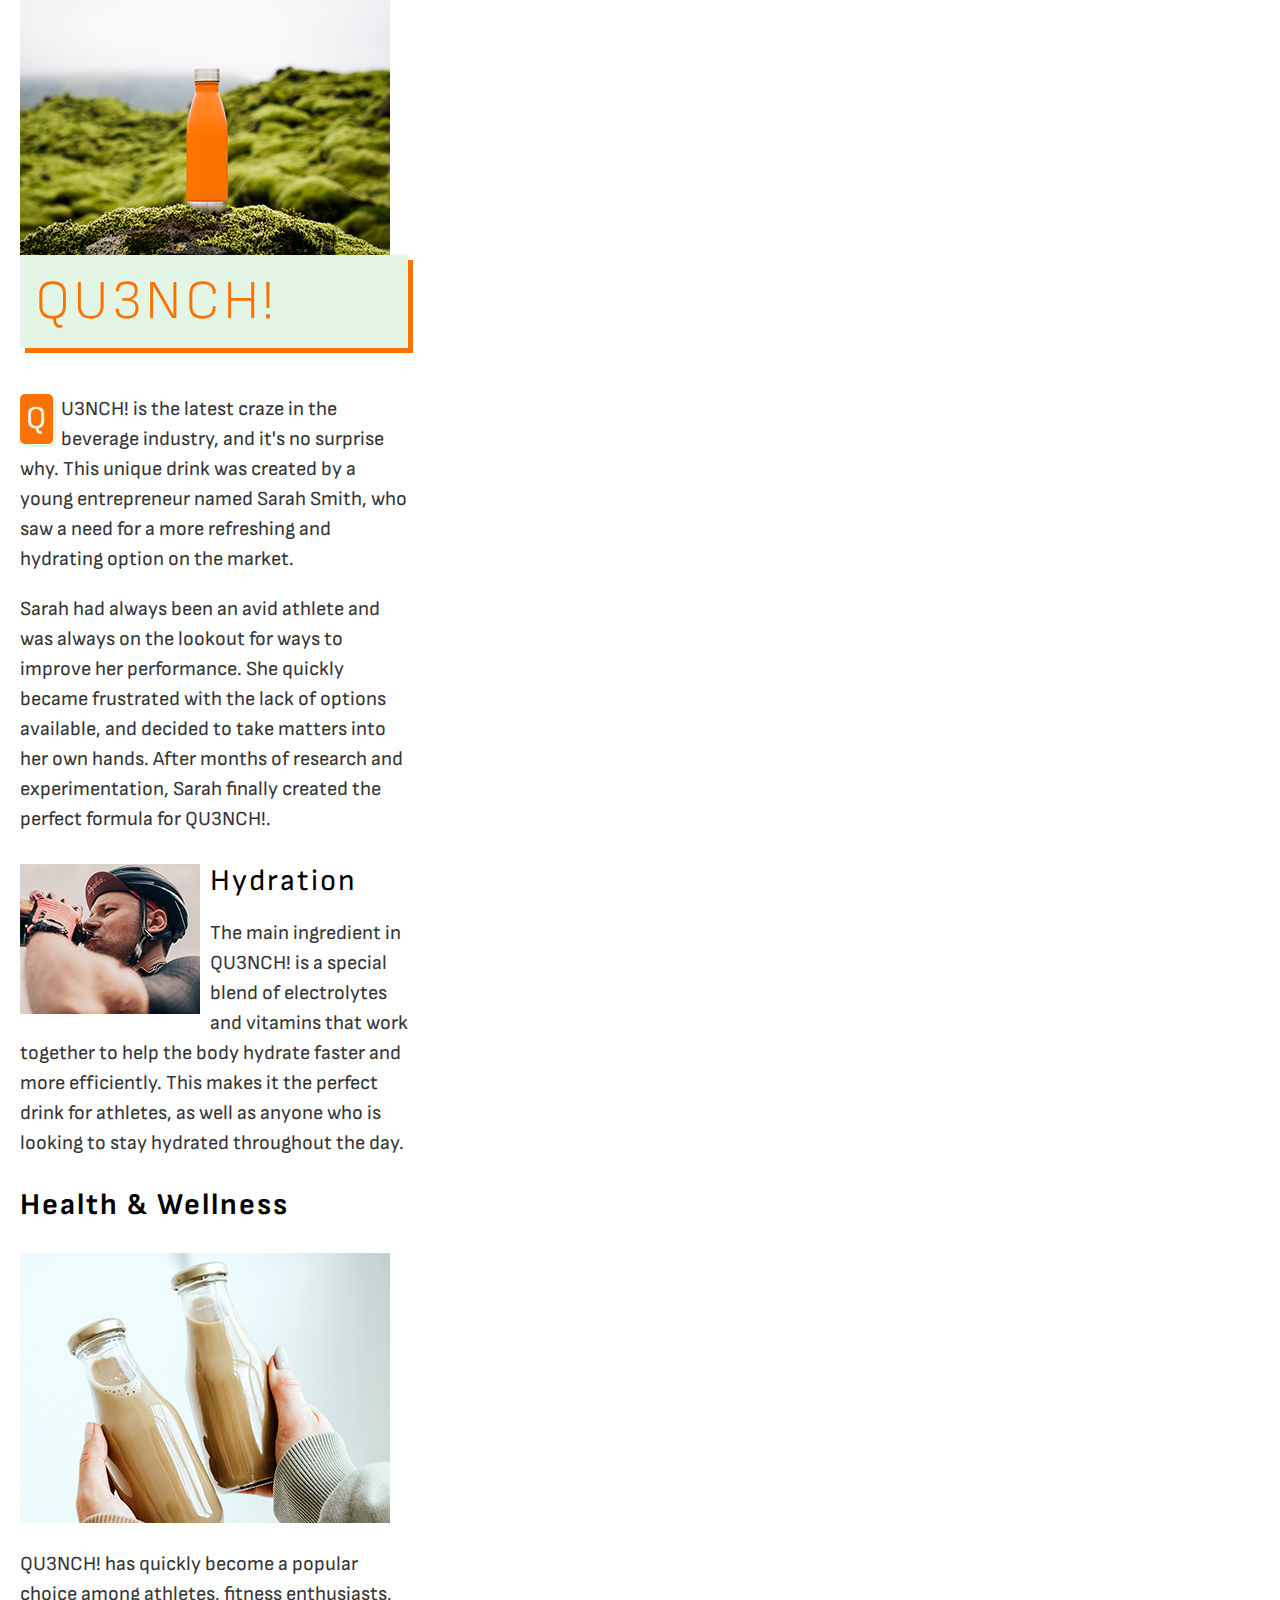
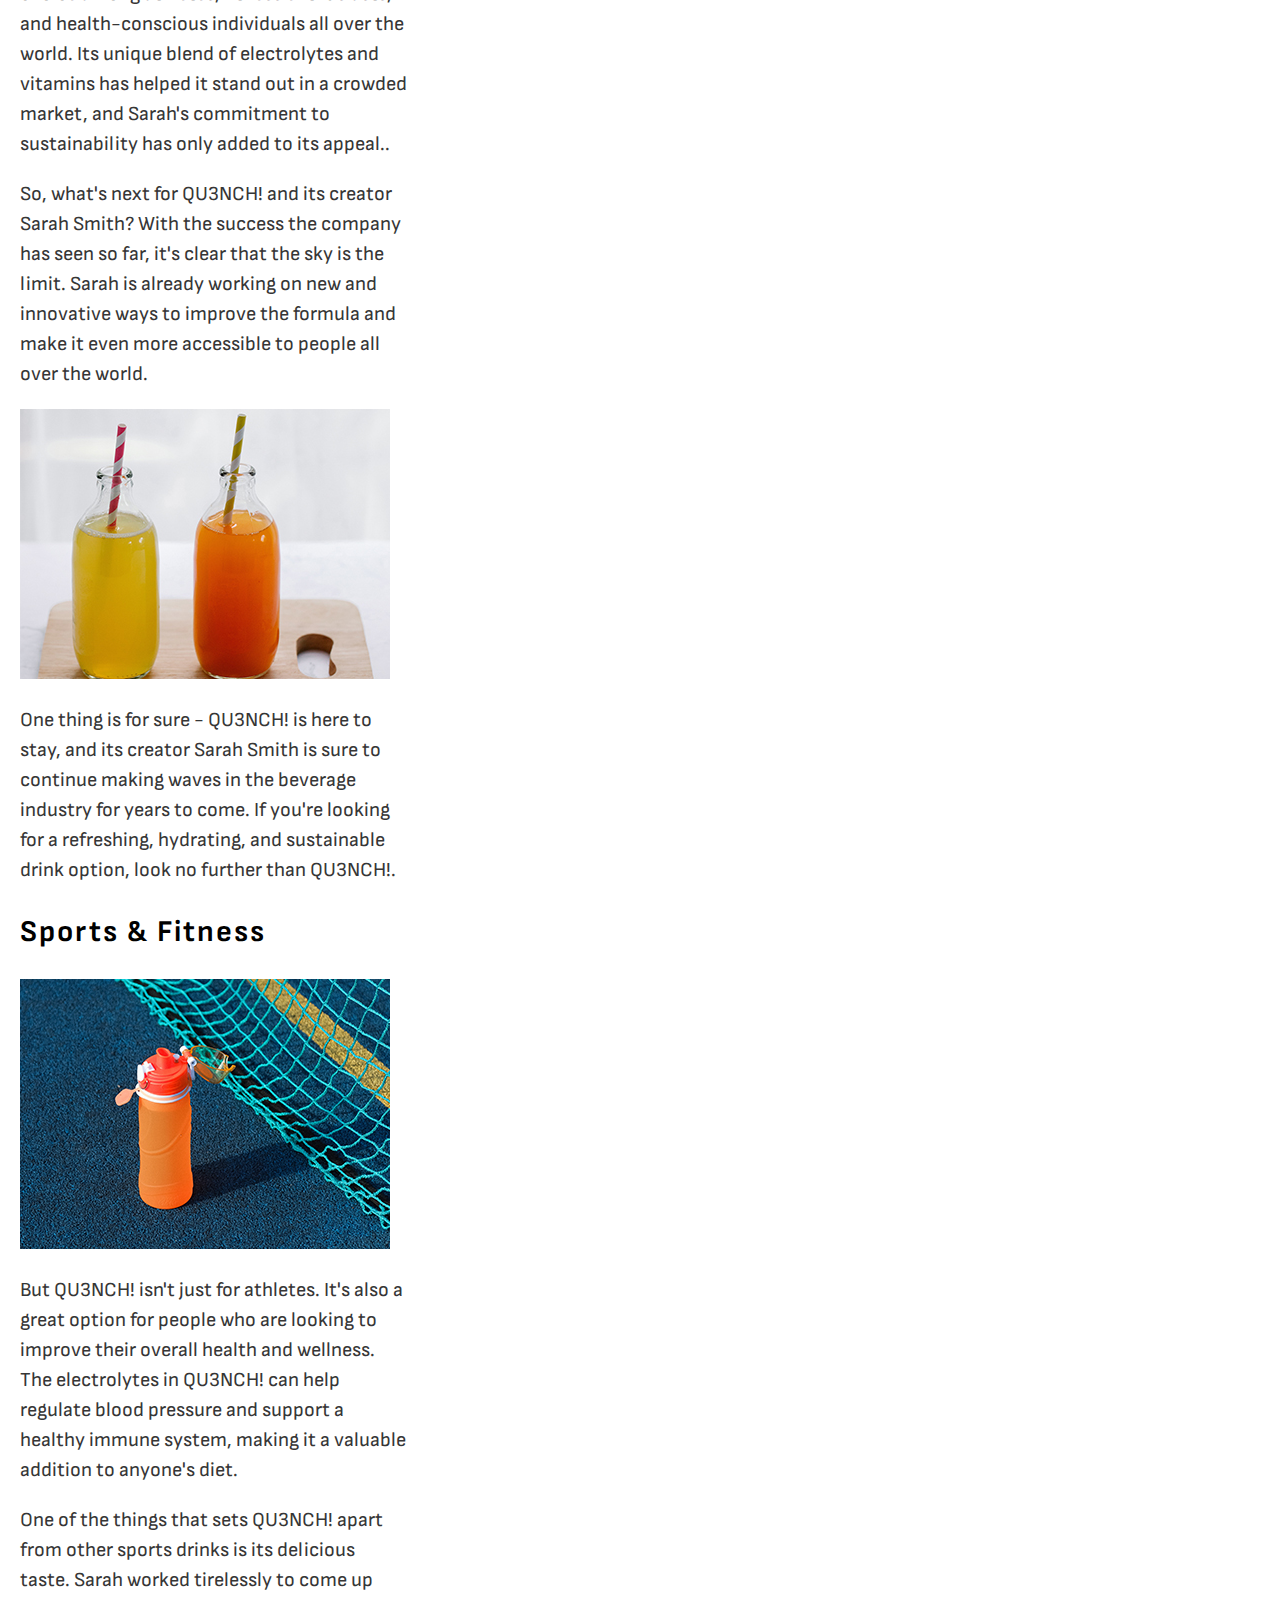
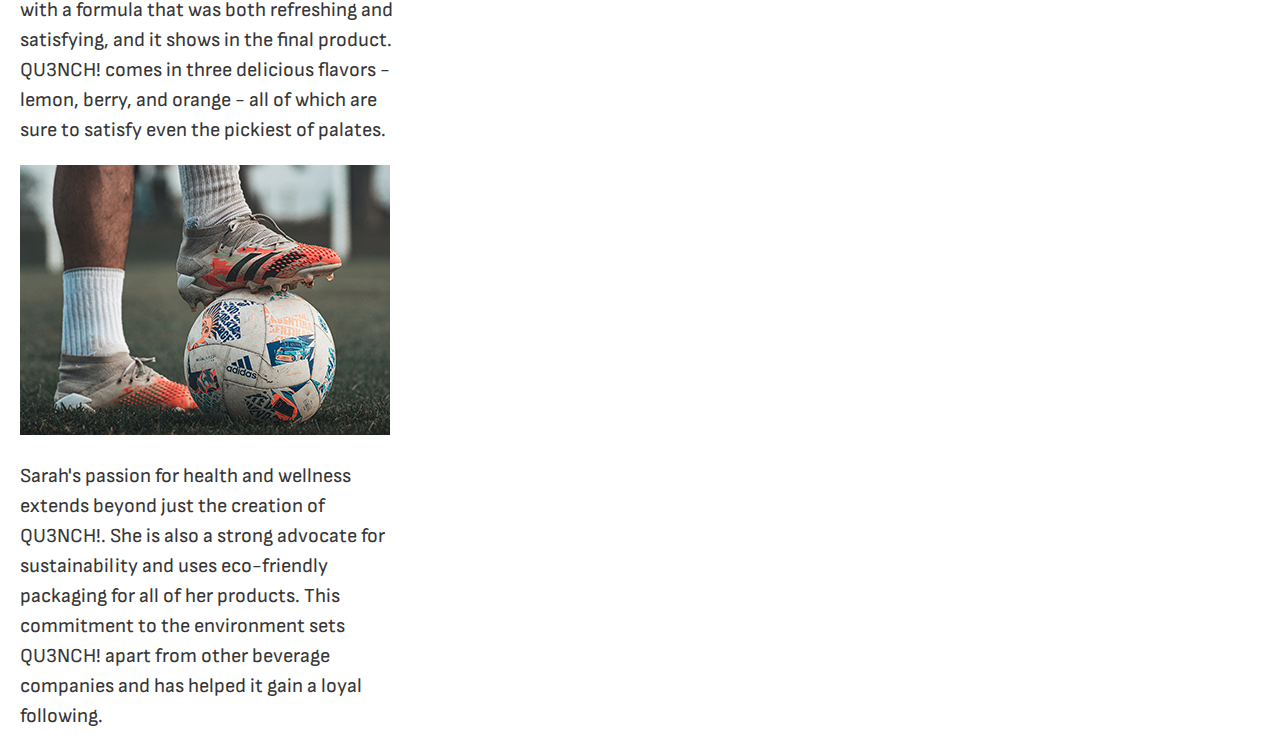
==== index.html @ 0f4e5cbb "files" ====
<!DOCTYPE html>
<html lang="en">
<head>
    <meta charset="UTF-8">
    <title>CSS Typography</title>
    <link href="css/main.css" rel="stylesheet">
    <link rel="preconnect" href="https://fonts.googleapis.com">
    <link rel="preconnect" href="https://fonts.gstatic.com" crossorigin>
    <link href="https://fonts.googleapis.com/css2?family=Sofia+Sans:ital,wght@1,300&display=swap" rel="stylesheet">
    <link href="css/normalize.css" rel="stylesheet">
    <!-- <link href="css/reset.css" rel="stylesheet"> -->
    <link href="css/main.css" rel="stylesheet">
</head>

<body>
    <h1 class="hidden"> CSS Typography </h1>
 <div id="#container">
 <main id="main-content">
        <img src="img/main_hero_QU3NCH!.jpg" alt="QU3NCH!">
    <article>
    <h2>QU3NCH!</h2>
    <p>QU3NCH! is the latest craze in the beverage industry, and it's no surprise why.
         This unique drink was created by a young entrepreneur named Sarah Smith, who saw a need for a more refreshing and hydrating option on the market.</p>

                <p>Sarah had always been an avid athlete and was always on the lookout for ways to improve her performance.
                     She quickly became frustrated with the lack of options available, and decided to take matters into her own hands. After months of research and experimentation, Sarah finally created the perfect formula for QU3NCH!.</p>


                <section class="hydrate-img">
                    <img src="img/hydration.jpg" alt="couple sitting in hot tub">
                    <div>
                        <h3>Hydration</h3>
                        <p>The main ingredient in QU3NCH! is a special blend of electrolytes and vitamins that work together to help the body hydrate faster and more efficiently.
                         This makes it the perfect drink for athletes, as well as anyone who is looking to stay hydrated throughout the day.</p>
                    </div>
                </section>

                <section class="health-img">
                    <div>
                        <h3>Health & Wellness</h3>
                        <img src="img/healthy.jpg" alt="Healthy Drink">
                        <p>QU3NCH! has quickly become a popular choice among athletes, fitness enthusiasts, and health-conscious individuals all over the world. 
                            Its unique blend of electrolytes and vitamins has helped it stand out in a crowded market, and Sarah's commitment to sustainability has only added to its appeal..</p>
                        <p>So, what's next for QU3NCH! and its creator Sarah Smith? With the success the company has seen so far, it's clear that the sky is the limit. 
                            Sarah is already working on new and innovative ways to improve the formula and make it even more accessible to people all over the world.</p>
        
                         <img src="img/fruits_bottles.jpg" alt="Fruit Drinks">
                         <p>One thing is for sure - QU3NCH! is here to stay, and its creator Sarah Smith is sure to continue making waves in the beverage industry for years to come. 
                            If you're looking for a refreshing, hydrating, and sustainable drink option, look no further than QU3NCH!.</p>

                    </div>
                </section>

                <section class="health-img">
                    <div>
                        <h3>Sports & Fitness</h3>
                        <img src="img/bottle_fittnes.jpg" alt="Fittnes Bottle">
                         <p>But QU3NCH! isn't just for athletes. It's also a great option for people who are looking to improve their overall health and wellness. 
                         The electrolytes in QU3NCH! can help regulate blood pressure and support a healthy immune system, making it a valuable addition to anyone's diet.</p>
                         <p>One of the things that sets QU3NCH! apart from other sports drinks is its delicious taste.
                             Sarah worked tirelessly to come up with a formula that was both refreshing and satisfying, and it shows in the final product.
                             QU3NCH! comes in three delicious flavors - lemon, berry, and orange - all of which are sure to satisfy even the pickiest of palates.</p>
                         <img src="img/sports.jpg" alt="Sports">
                         <p>Sarah's passion for health and wellness extends beyond just the creation of QU3NCH!. She is also a strong advocate for sustainability and uses eco-friendly packaging for all of her products. This commitment to the environment sets QU3NCH! apart from other beverage companies and has helped it gain a loyal following.</p>

                    </div>
                </section>
    </article>
 </main>
</div>
<script src="js/main.js"></script>
</body>
</html>
---- css/main.css ----
/* We typically use one CSS file, named main.css to control all of our pages */

/* this is a class we use to hide headings in our design */
.hidden {
    display: none;
}

#container {
    margin: 50px;
    width: 428px;
    border: solid 1px rgb(51, 51, 51) ;
    border-radius: 10px;
    background-color: #efefef;
}

#main-content {
    display: grid;
    grid-template-columns: repeat(4,85px);
    grid-column-gap: 16px;
    padding-left: 20px;
    padding-right: 20px;
}
article{
    grid-column: 1/-1;

}
body{
    font-family: 'Sofia Sans', sans-serif;
    font-size: 20px;
    font-weight: 100px;
}

.hydrate-img {
    grid-column: 1/-1;
    font-size: 20px;
}

.hydrate-img img {
    float: left;
    margin-right: 10px;
}

.hydrate-img h3 {
    font-size: 30px;
    font-weight: normal;
    margin-bottom: 20px;
}

.hydrate-img a {
    color: inherit;
}


p{
    line-height: 30px;
    color: #363636;
}
h2{
    font-family: 'Sofia Sans', sans-serif;
    font-size: 55px;
    font-weight: 300;
    letter-spacing: 3px;
    background-color: rgb(227, 245, 229);
    color: #fb7200;
    padding: 15px;
    box-shadow: 5px 5px #fb7200;
    margin-top: -15px;
}
h2 + p::first-letter {
    background-color:  #fb7200;
    color:   rgb(227, 245, 229);
    padding: 10px 6px;
    font-size: 32px;
    border-radius: 5px;
    float: left;
    margin-right: 8px;
    box-shadow: 3px 3px 0 rgb(227, 245, 229);}
h3{
    font-size: 30px;
    letter-spacing: 2px;
    
    
}
---- css/main.css ----
/* We typically use one CSS file, named main.css to control all of our pages */

/* this is a class we use to hide headings in our design */
.hidden {
    display: none;
}

#container {
    margin: 50px;
    width: 428px;
    border: solid 1px rgb(51, 51, 51) ;
    border-radius: 10px;
    background-color: #efefef;
}

#main-content {
    display: grid;
    grid-template-columns: repeat(4,85px);
    grid-column-gap: 16px;
    padding-left: 20px;
    padding-right: 20px;
}
article{
    grid-column: 1/-1;

}
body{
    font-family: 'Sofia Sans', sans-serif;
    font-size: 20px;
    font-weight: 100px;
}

.hydrate-img {
    grid-column: 1/-1;
    font-size: 20px;
}

.hydrate-img img {
    float: left;
    margin-right: 10px;
}

.hydrate-img h3 {
    font-size: 30px;
    font-weight: normal;
    margin-bottom: 20px;
}

.hydrate-img a {
    color: inherit;
}


p{
    line-height: 30px;
    color: #363636;
}
h2{
    font-family: 'Sofia Sans', sans-serif;
    font-size: 55px;
    font-weight: 300;
    letter-spacing: 3px;
    background-color: rgb(227, 245, 229);
    color: #fb7200;
    padding: 15px;
    box-shadow: 5px 5px #fb7200;
    margin-top: -15px;
}
h2 + p::first-letter {
    background-color:  #fb7200;
    color:   rgb(227, 245, 229);
    padding: 10px 6px;
    font-size: 32px;
    border-radius: 5px;
    float: left;
    margin-right: 8px;
    box-shadow: 3px 3px 0 rgb(227, 245, 229);}
h3{
    font-size: 30px;
    letter-spacing: 2px;
    
    
}
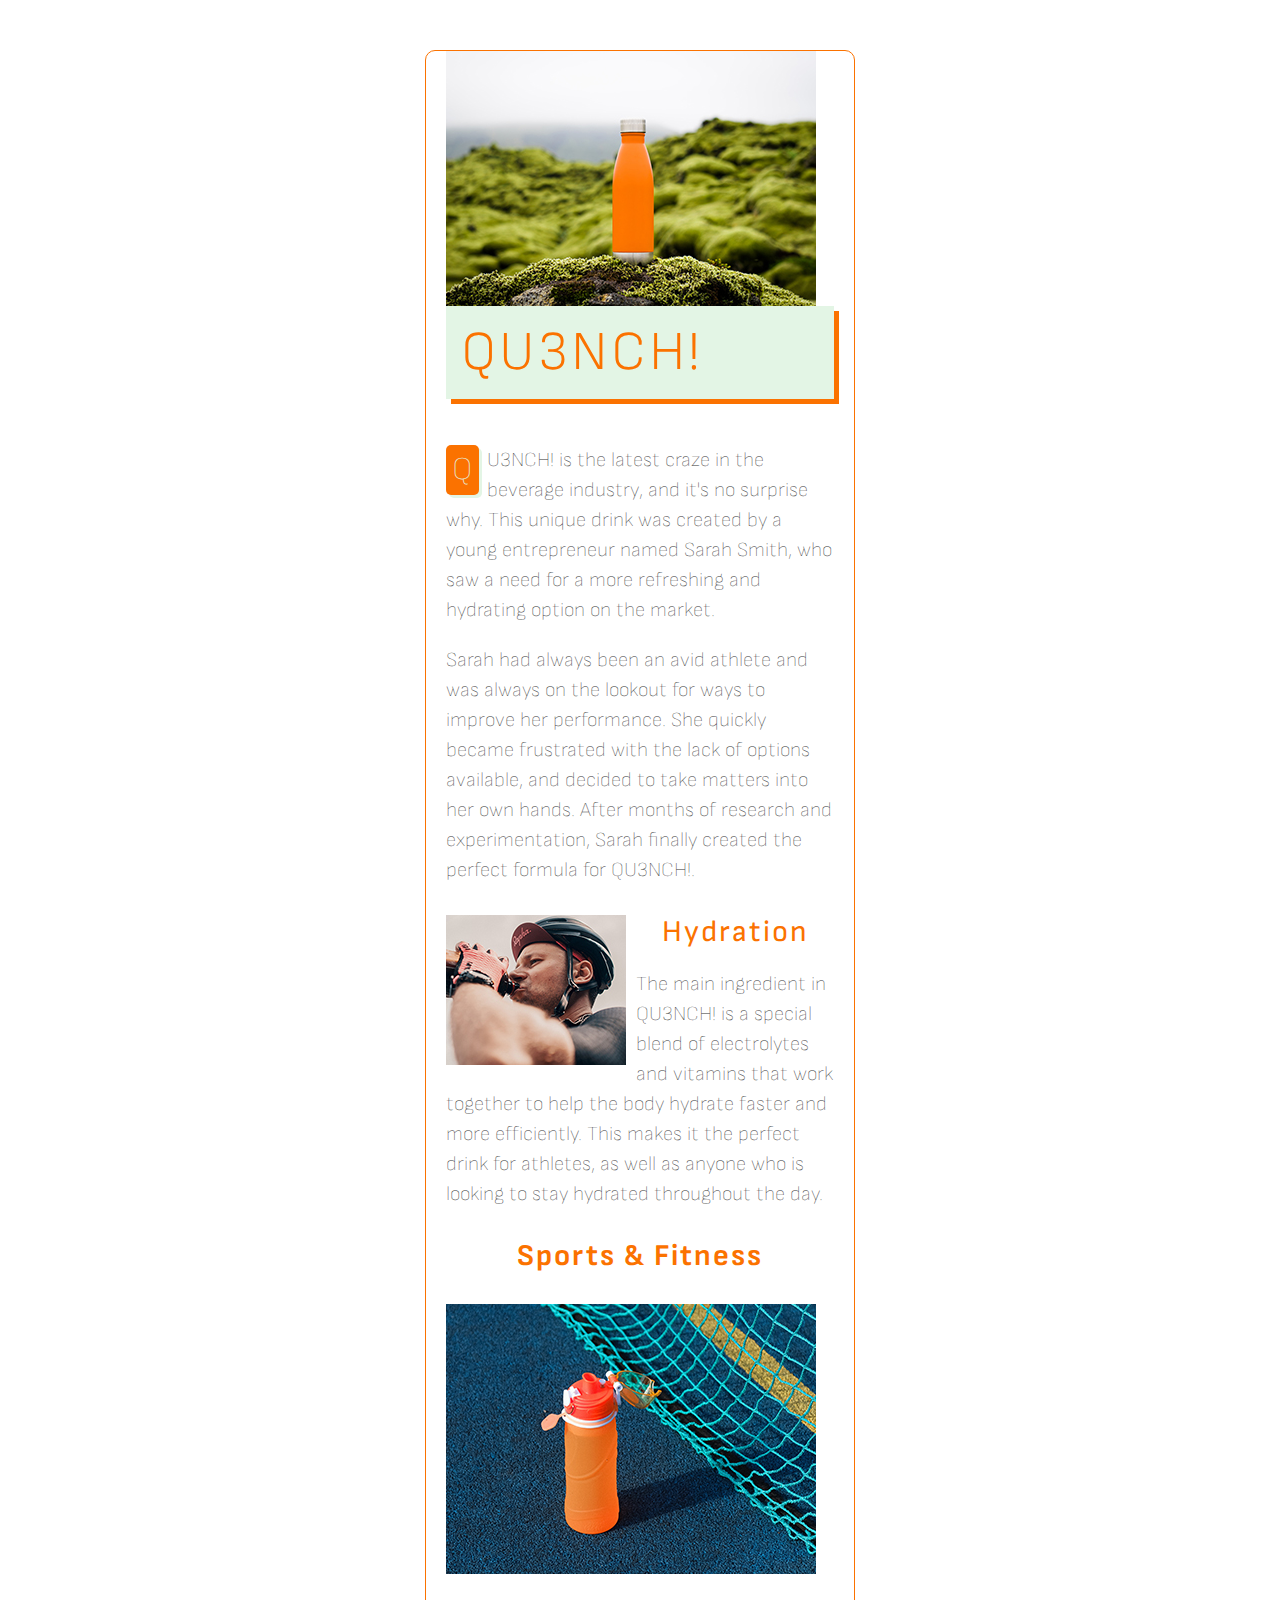
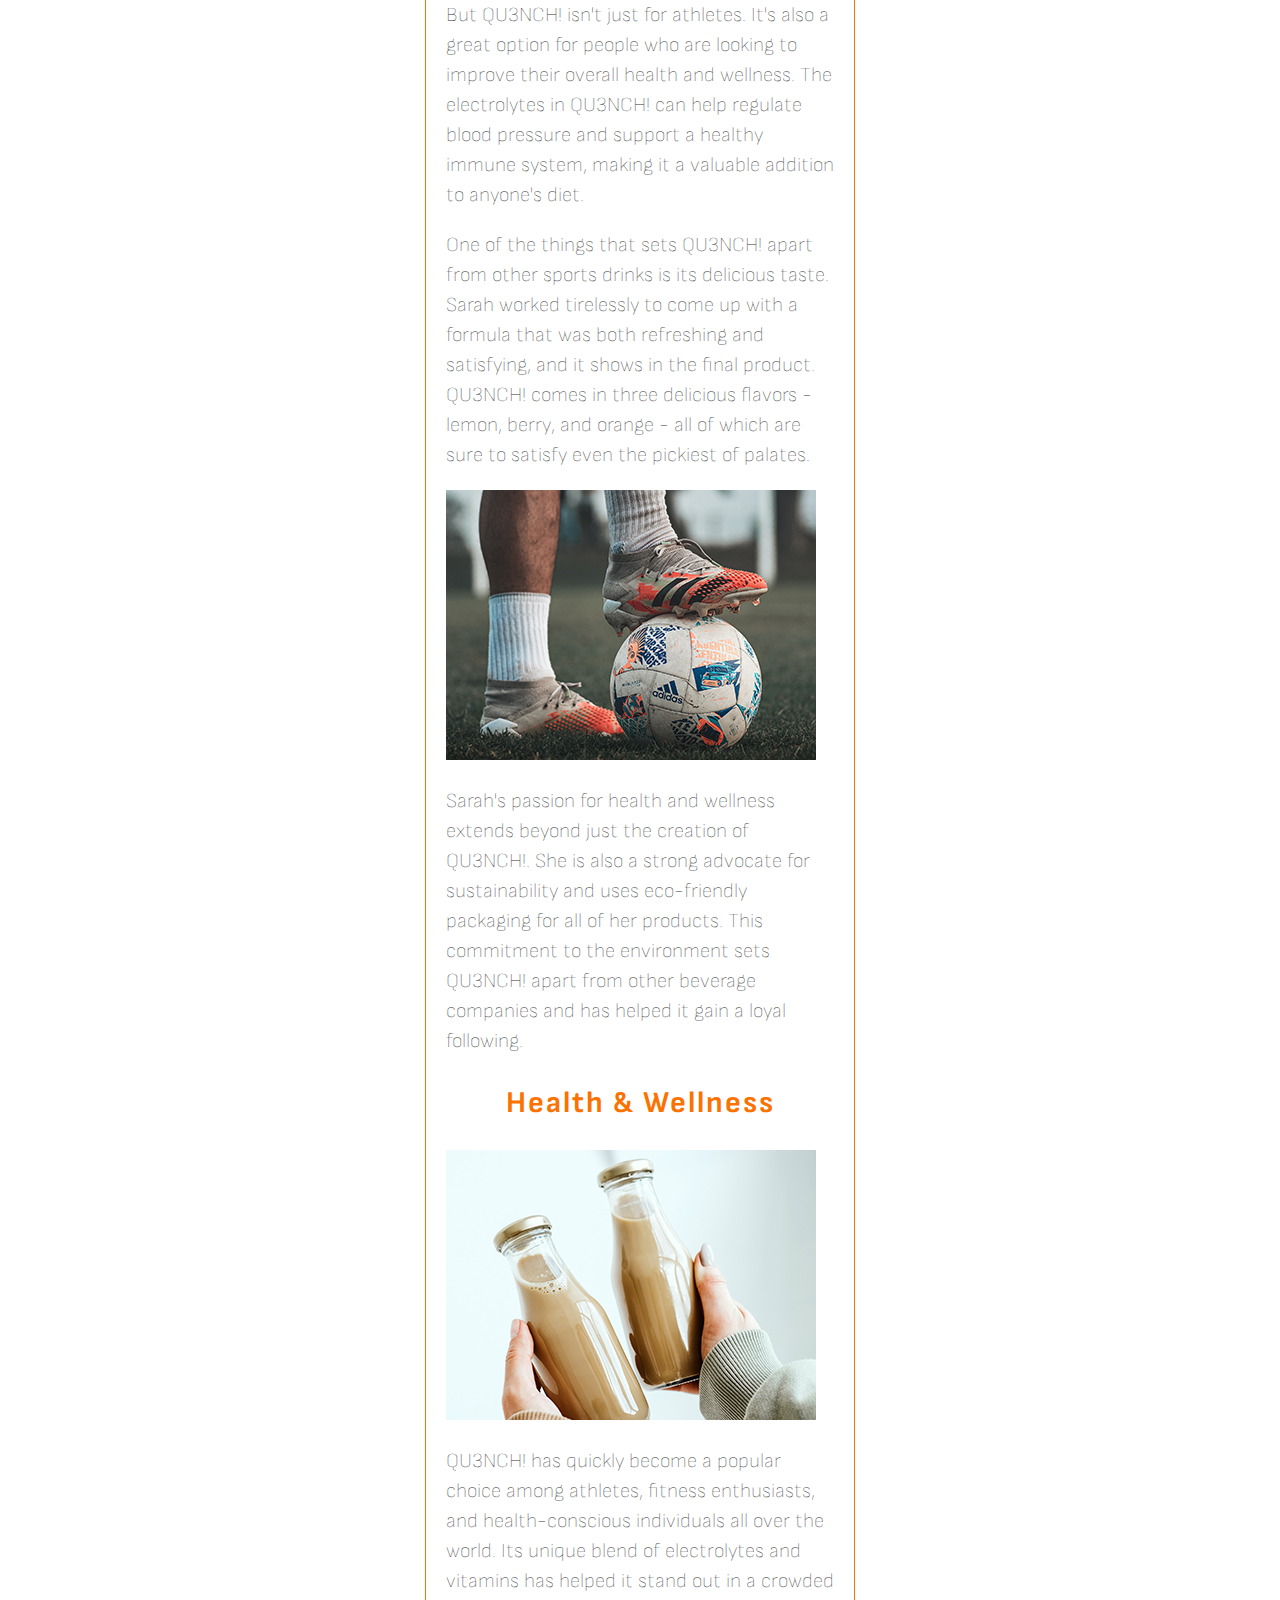
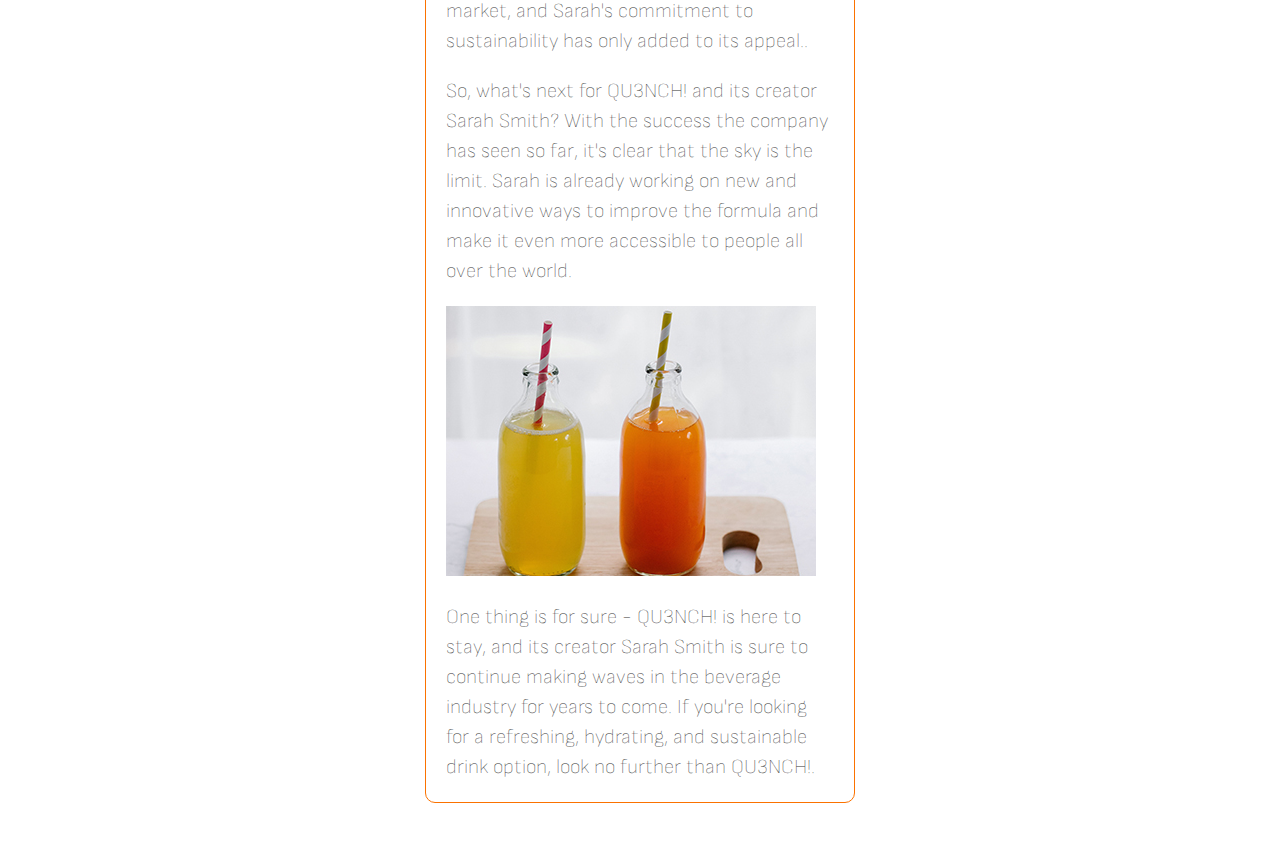
==== commit 9fca79f7: "fixed" ====
--- a/index.html
+++ b/index.html
@@ -2,7 +2,7 @@
 <html lang="en">
 <head>
     <meta charset="UTF-8">
-    <title>CSS Typography</title>
+    <title>QU3NCH! Drink</title>
     <link href="css/main.css" rel="stylesheet">
     <link rel="preconnect" href="https://fonts.googleapis.com">
     <link rel="preconnect" href="https://fonts.gstatic.com" crossorigin>
@@ -13,61 +13,57 @@
 </head>
 
 <body>
-    <h1 class="hidden"> CSS Typography </h1>
- <div id="#container">
- <main id="main-content">
-        <img src="img/main_hero_QU3NCH!.jpg" alt="QU3NCH!">
-    <article>
-    <h2>QU3NCH!</h2>
-    <p>QU3NCH! is the latest craze in the beverage industry, and it's no surprise why.
-         This unique drink was created by a young entrepreneur named Sarah Smith, who saw a need for a more refreshing and hydrating option on the market.</p>
+    <h1 class="hidden"> QU3NCH! Drink </h1>
+    <div id="container">
+        <main id="main-content">
+                <img src="img/main_hero_QU3NCH!.jpg" alt="QU3NCH!">
+            <article>
+            <h2>QU3NCH!</h2>
+            <p>QU3NCH! is the latest craze in the beverage industry, and it's no surprise why.
+            This unique drink was created by a young entrepreneur named Sarah Smith, who saw a need for a more refreshing and hydrating option on the market.</p>
 
-                <p>Sarah had always been an avid athlete and was always on the lookout for ways to improve her performance.
-                     She quickly became frustrated with the lack of options available, and decided to take matters into her own hands. After months of research and experimentation, Sarah finally created the perfect formula for QU3NCH!.</p>
+            <p>Sarah had always been an avid athlete and was always on the lookout for ways to improve her performance.
+            She quickly became frustrated with the lack of options available, and decided to take matters into her own hands. After months of research and experimentation, Sarah finally created the perfect formula for QU3NCH!.</p>
 
 
-                <section class="hydrate-img">
-                    <img src="img/hydration.jpg" alt="couple sitting in hot tub">
-                    <div>
-                        <h3>Hydration</h3>
-                        <p>The main ingredient in QU3NCH! is a special blend of electrolytes and vitamins that work together to help the body hydrate faster and more efficiently.
-                         This makes it the perfect drink for athletes, as well as anyone who is looking to stay hydrated throughout the day.</p>
-                    </div>
-                </section>
+            <section class="hydrate-img">
+                <img src="img/hydration.jpg" alt="couple sitting in hot tub">
+                    <h3>Hydration</h3>
+                    <p>The main ingredient in QU3NCH! is a special blend of electrolytes and vitamins that work together to help the body hydrate faster and more efficiently.
+                    This makes it the perfect drink for athletes, as well as anyone who is looking to stay hydrated throughout the day.</p>
+            </section>
 
-                <section class="health-img">
-                    <div>
-                        <h3>Health & Wellness</h3>
-                        <img src="img/healthy.jpg" alt="Healthy Drink">
-                        <p>QU3NCH! has quickly become a popular choice among athletes, fitness enthusiasts, and health-conscious individuals all over the world. 
-                            Its unique blend of electrolytes and vitamins has helped it stand out in a crowded market, and Sarah's commitment to sustainability has only added to its appeal..</p>
-                        <p>So, what's next for QU3NCH! and its creator Sarah Smith? With the success the company has seen so far, it's clear that the sky is the limit. 
-                            Sarah is already working on new and innovative ways to improve the formula and make it even more accessible to people all over the world.</p>
-        
-                         <img src="img/fruits_bottles.jpg" alt="Fruit Drinks">
-                         <p>One thing is for sure - QU3NCH! is here to stay, and its creator Sarah Smith is sure to continue making waves in the beverage industry for years to come. 
-                            If you're looking for a refreshing, hydrating, and sustainable drink option, look no further than QU3NCH!.</p>
 
-                    </div>
-                </section>
+<section class="health-img">
+                <h3>Sports & Fitness</h3>
+                <img src="img/bottle_fittnes.jpg" alt="Fittnes Bottle">
+                <p>But QU3NCH! isn't just for athletes. It's also a great option for people who are looking to improve their overall health and wellness. 
+                The electrolytes in QU3NCH! can help regulate blood pressure and support a healthy immune system, making it a valuable addition to anyone's diet.</p>
+                <p>One of the things that sets QU3NCH! apart from other sports drinks is its delicious taste.
+                    Sarah worked tirelessly to come up with a formula that was both refreshing and satisfying, and it shows in the final product.
+                    QU3NCH! comes in three delicious flavors - lemon, berry, and orange - all of which are sure to satisfy even the pickiest of palates.</p>
+                <img src="img/sports.jpg" alt="Sports">
+                <p>Sarah's passion for health and wellness extends beyond just the creation of QU3NCH!. She is also a strong advocate for sustainability and uses eco-friendly packaging for all of her products. This commitment to the environment sets QU3NCH! apart from other beverage companies and has helped it gain a loyal following.</p>
 
-                <section class="health-img">
-                    <div>
-                        <h3>Sports & Fitness</h3>
-                        <img src="img/bottle_fittnes.jpg" alt="Fittnes Bottle">
-                         <p>But QU3NCH! isn't just for athletes. It's also a great option for people who are looking to improve their overall health and wellness. 
-                         The electrolytes in QU3NCH! can help regulate blood pressure and support a healthy immune system, making it a valuable addition to anyone's diet.</p>
-                         <p>One of the things that sets QU3NCH! apart from other sports drinks is its delicious taste.
-                             Sarah worked tirelessly to come up with a formula that was both refreshing and satisfying, and it shows in the final product.
-                             QU3NCH! comes in three delicious flavors - lemon, berry, and orange - all of which are sure to satisfy even the pickiest of palates.</p>
-                         <img src="img/sports.jpg" alt="Sports">
-                         <p>Sarah's passion for health and wellness extends beyond just the creation of QU3NCH!. She is also a strong advocate for sustainability and uses eco-friendly packaging for all of her products. This commitment to the environment sets QU3NCH! apart from other beverage companies and has helped it gain a loyal following.</p>
+            </section>
 
-                    </div>
-                </section>
-    </article>
- </main>
-</div>
+            
+            <section class="health-img">
+                <h3>Health & Wellness</h3>
+                <img src="img/healthy.jpg" alt="Healthy Drink">
+                <p>QU3NCH! has quickly become a popular choice among athletes, fitness enthusiasts, and health-conscious individuals all over the world. 
+                    Its unique blend of electrolytes and vitamins has helped it stand out in a crowded market, and Sarah's commitment to sustainability has only added to its appeal..</p>
+                <p>So, what's next for QU3NCH! and its creator Sarah Smith? With the success the company has seen so far, it's clear that the sky is the limit. 
+                    Sarah is already working on new and innovative ways to improve the formula and make it even more accessible to people all over the world.</p>
+                <img src="img/fruits_bottles.jpg" alt="Fruit Drinks">
+                <p>One thing is for sure - QU3NCH! is here to stay, and its creator Sarah Smith is sure to continue making waves in the beverage industry for years to come. 
+                    If you're looking for a refreshing, hydrating, and sustainable drink option, look no further than QU3NCH!.</p>
+            </section>
+
+            
+            </article>
+        </main>
+    </div>
 <script src="js/main.js"></script>
 </body>
 </html>--- a/css/main.css
+++ b/css/main.css
@@ -6,11 +6,11 @@
 }
 
 #container {
-    margin: 50px;
+    margin: 50px auto;
     width: 428px;
-    border: solid 1px rgb(51, 51, 51) ;
+    border: solid 1px #fb7200 ;
     border-radius: 10px;
-    background-color: #efefef;
+    background-color: #ffffff;
 }
 
 #main-content {
@@ -20,6 +20,7 @@
     padding-left: 20px;
     padding-right: 20px;
 }
+
 article{
     grid-column: 1/-1;
 
@@ -27,7 +28,7 @@
 body{
     font-family: 'Sofia Sans', sans-serif;
     font-size: 20px;
-    font-weight: 100px;
+    font-weight: 100;
 }
 
 .hydrate-img {
@@ -76,8 +77,10 @@
     margin-right: 8px;
     box-shadow: 3px 3px 0 rgb(227, 245, 229);}
 h3{
+    color: #fb7200;
     font-size: 30px;
     letter-spacing: 2px;
+    text-align: center;
     
     
 }--- a/css/main.css
+++ b/css/main.css
@@ -6,11 +6,11 @@
 }
 
 #container {
-    margin: 50px;
+    margin: 50px auto;
     width: 428px;
-    border: solid 1px rgb(51, 51, 51) ;
+    border: solid 1px #fb7200 ;
     border-radius: 10px;
-    background-color: #efefef;
+    background-color: #ffffff;
 }
 
 #main-content {
@@ -20,6 +20,7 @@
     padding-left: 20px;
     padding-right: 20px;
 }
+
 article{
     grid-column: 1/-1;
 
@@ -27,7 +28,7 @@
 body{
     font-family: 'Sofia Sans', sans-serif;
     font-size: 20px;
-    font-weight: 100px;
+    font-weight: 100;
 }
 
 .hydrate-img {
@@ -76,8 +77,10 @@
     margin-right: 8px;
     box-shadow: 3px 3px 0 rgb(227, 245, 229);}
 h3{
+    color: #fb7200;
     font-size: 30px;
     letter-spacing: 2px;
+    text-align: center;
     
     
 }